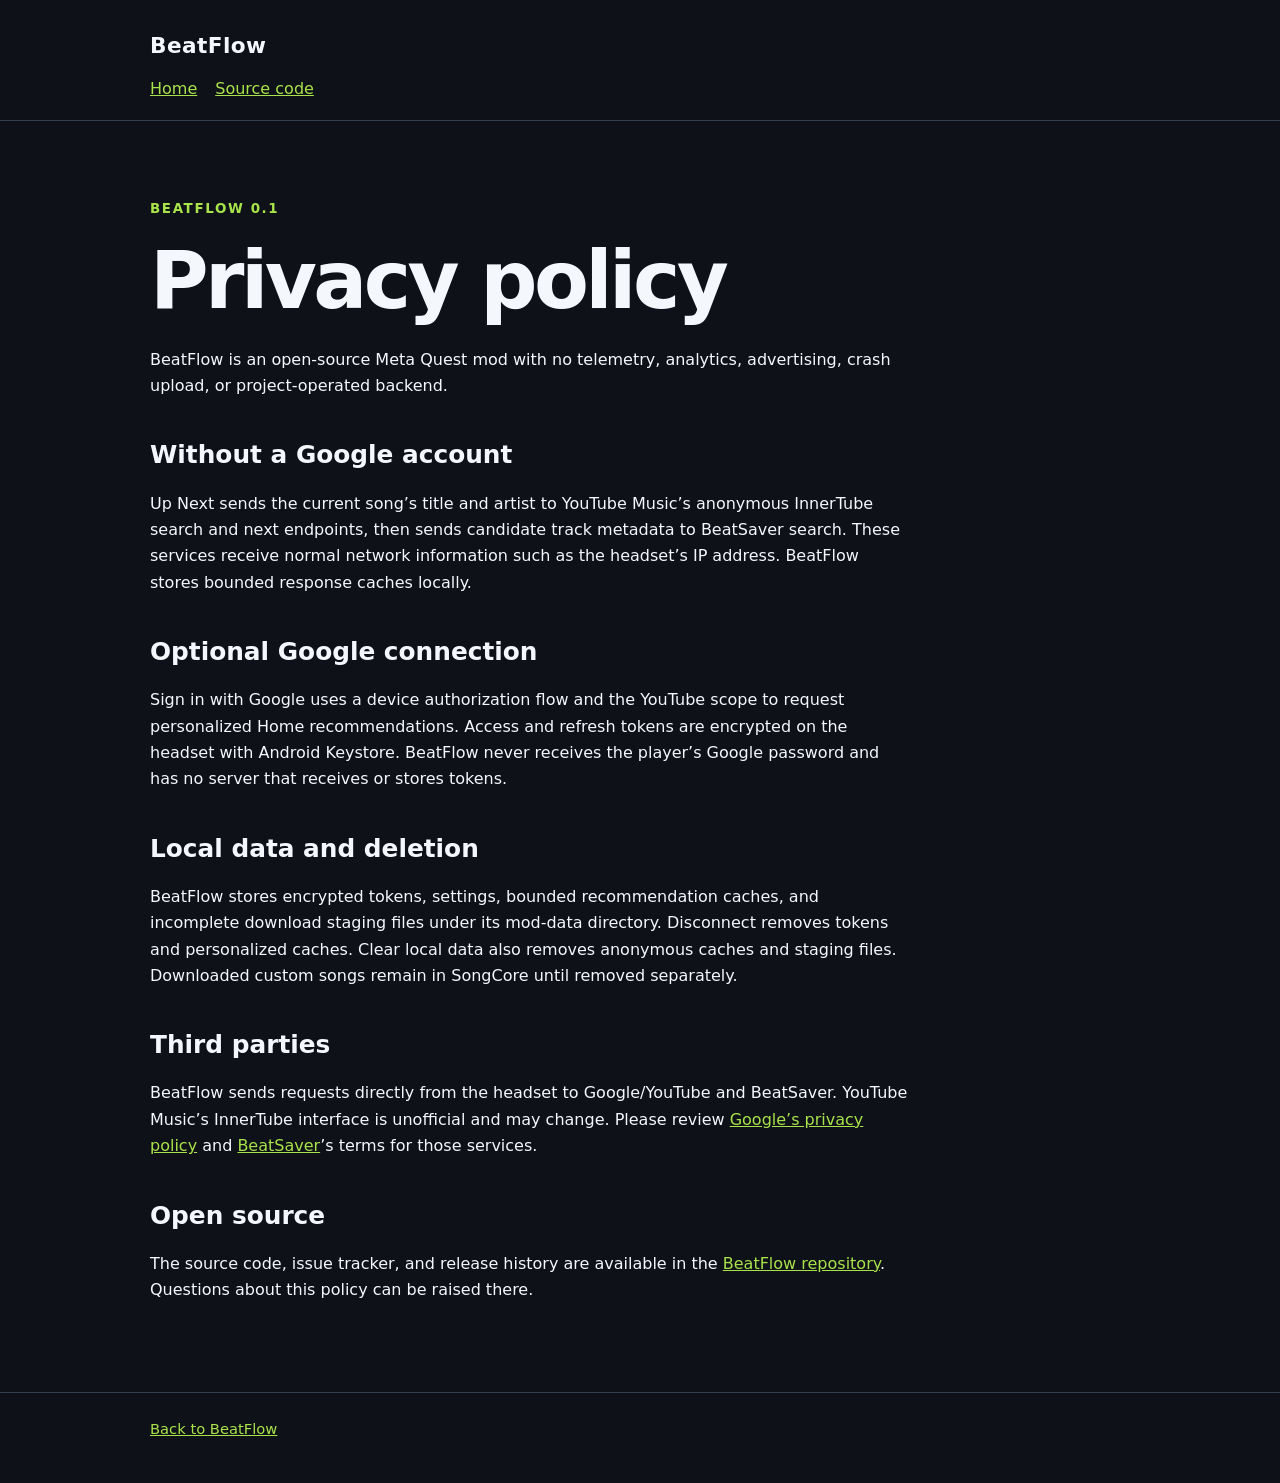
==== site/privacy.html @ 7a85a7d4 "Add public BeatFlow Pages site" ====
<!doctype html>
<html lang="en">
<head>
  <meta charset="utf-8">
  <meta name="viewport" content="width=device-width, initial-scale=1">
  <meta name="description" content="BeatFlow privacy policy.">
  <title>BeatFlow privacy policy</title>
  <link rel="stylesheet" href="styles.css">
</head>
<body>
  <header>
    <div class="shell">
      <a class="brand" href="./">BeatFlow</a>
      <nav aria-label="Primary navigation">
        <a href="index.html">Home</a>
        <a href="https://github.com/YiPrograms/BeatFlow">Source code</a>
      </nav>
    </div>
  </header>

  <main class="shell">
    <article>
      <p class="eyebrow">BeatFlow 0.1</p>
      <h1>Privacy policy</h1>
      <p>BeatFlow is an open-source Meta Quest mod with no telemetry, analytics, advertising, crash upload, or project-operated backend.</p>

      <h2>Without a Google account</h2>
      <p>Up Next sends the current song’s title and artist to YouTube Music’s anonymous InnerTube search and next endpoints, then sends candidate track metadata to BeatSaver search. These services receive normal network information such as the headset’s IP address. BeatFlow stores bounded response caches locally.</p>

      <h2>Optional Google connection</h2>
      <p>Sign in with Google uses a device authorization flow and the YouTube scope to request personalized Home recommendations. Access and refresh tokens are encrypted on the headset with Android Keystore. BeatFlow never receives the player’s Google password and has no server that receives or stores tokens.</p>

      <h2>Local data and deletion</h2>
      <p>BeatFlow stores encrypted tokens, settings, bounded recommendation caches, and incomplete download staging files under its mod-data directory. Disconnect removes tokens and personalized caches. Clear local data also removes anonymous caches and staging files. Downloaded custom songs remain in SongCore until removed separately.</p>

      <h2>Third parties</h2>
      <p>BeatFlow sends requests directly from the headset to Google/YouTube and BeatSaver. YouTube Music’s InnerTube interface is unofficial and may change. Please review <a href="https://policies.google.com/privacy">Google’s privacy policy</a> and <a href="https://beatsaver.com/">BeatSaver</a>’s terms for those services.</p>

      <h2>Open source</h2>
      <p>The source code, issue tracker, and release history are available in the <a href="https://github.com/YiPrograms/BeatFlow">BeatFlow repository</a>. Questions about this policy can be raised there.</p>
    </article>
  </main>

  <footer>
    <div class="shell"><a href="index.html">Back to BeatFlow</a></div>
  </footer>
</body>
</html>
---- site/styles.css ----
:root {
  color-scheme: dark;
  --bg: #0e1117;
  --surface: #171d27;
  --surface-strong: #202938;
  --text: #f4f7fb;
  --muted: #aeb8c7;
  --accent: #a9e34b;
  --accent-ink: #142000;
  --border: #344052;
}

* {
  box-sizing: border-box;
}

body {
  margin: 0;
  min-width: 320px;
  background: var(--bg);
  color: var(--text);
  font: 16px/1.65 system-ui, -apple-system, BlinkMacSystemFont, "Segoe UI", sans-serif;
}

a {
  color: var(--accent);
}

.shell {
  width: min(980px, calc(100% - 40px));
  margin: 0 auto;
}

header {
  padding: 28px 0 18px;
  border-bottom: 1px solid var(--border);
}

.brand {
  color: var(--text);
  font-size: 1.35rem;
  font-weight: 750;
  letter-spacing: .02em;
  text-decoration: none;
}

nav {
  display: flex;
  flex-wrap: wrap;
  gap: 18px;
  margin-top: 12px;
}

main {
  padding: 64px 0 72px;
}

.eyebrow {
  color: var(--accent);
  font-size: .84rem;
  font-weight: 700;
  letter-spacing: .12em;
  text-transform: uppercase;
}

h1,
h2 {
  line-height: 1.15;
}

h1 {
  max-width: 760px;
  margin: 14px 0 20px;
  font-size: clamp(2.4rem, 7vw, 5rem);
  letter-spacing: -.045em;
}

h2 {
  margin-top: 42px;
  font-size: 1.55rem;
}

.lede {
  max-width: 700px;
  color: var(--muted);
  font-size: 1.16rem;
}

.actions {
  display: flex;
  flex-wrap: wrap;
  gap: 12px;
  margin: 28px 0 44px;
}

.button {
  display: inline-block;
  padding: 11px 17px;
  border: 1px solid var(--accent);
  border-radius: 999px;
  background: var(--accent);
  color: var(--accent-ink);
  font-weight: 700;
  text-decoration: none;
}

.button.secondary {
  border-color: var(--border);
  background: transparent;
  color: var(--text);
}

.grid {
  display: grid;
  grid-template-columns: repeat(auto-fit, minmax(220px, 1fr));
  gap: 16px;
}

.card {
  padding: 22px;
  border: 1px solid var(--border);
  border-radius: 14px;
  background: var(--surface);
}

.card h3 {
  margin: 0 0 8px;
  font-size: 1.05rem;
}

.card p {
  margin: 0;
  color: var(--muted);
}

footer {
  padding: 24px 0 42px;
  border-top: 1px solid var(--border);
  color: var(--muted);
  font-size: .92rem;
}

article {
  max-width: 760px;
}

article li {
  margin: 6px 0;
}

@media (max-width: 560px) {
  .shell {
    width: min(100% - 28px, 980px);
  }

  main {
    padding-top: 42px;
  }
}
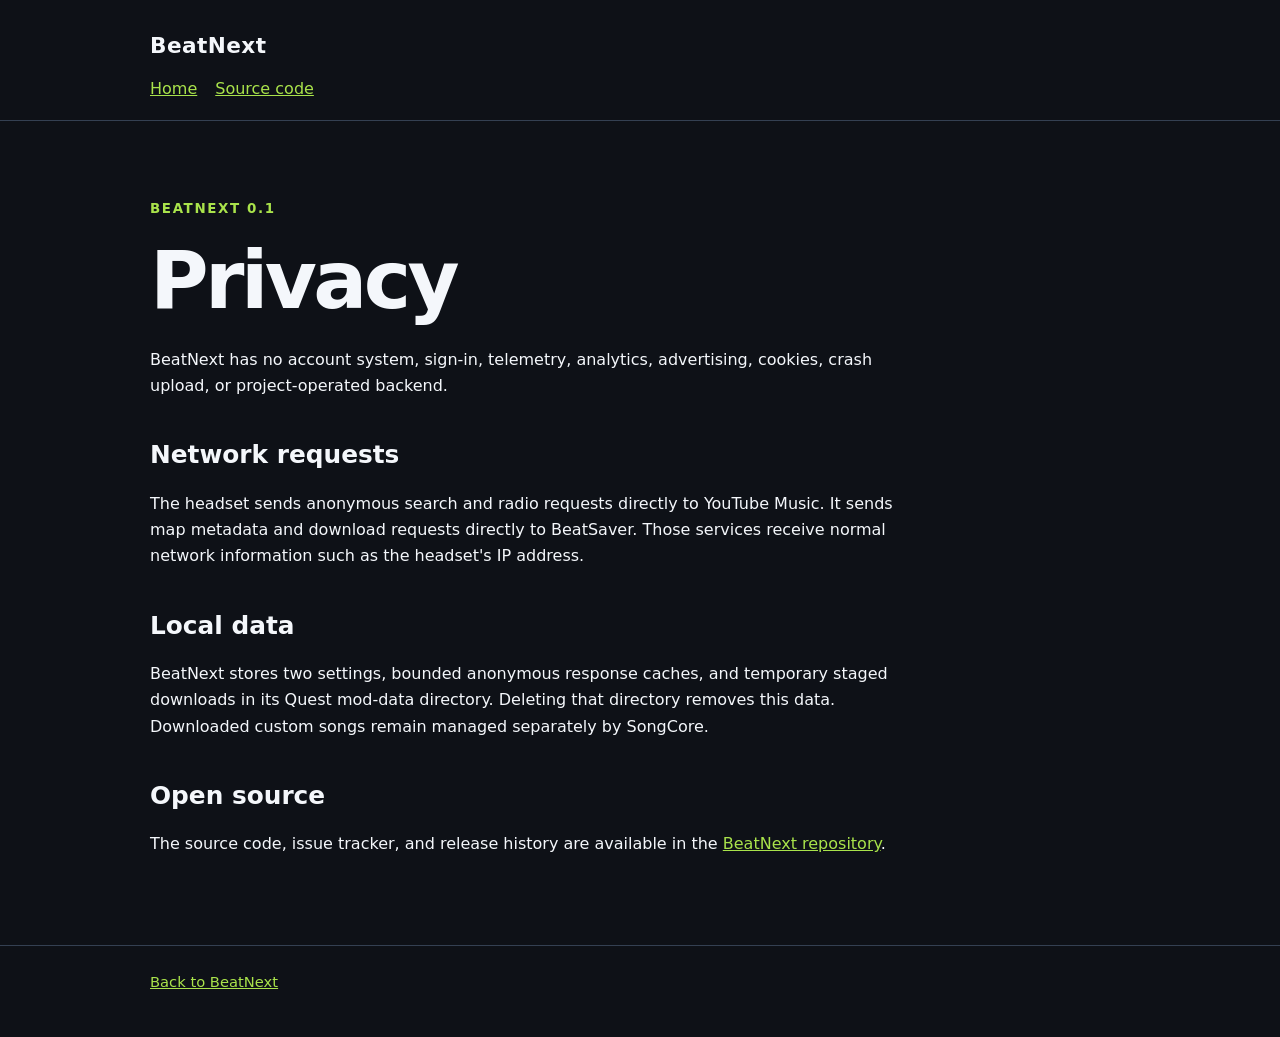
==== commit 835e2fab: "Rebuild BeatNext around anonymous Up Next" ====
--- a/site/privacy.html
+++ b/site/privacy.html
@@ -3,46 +3,40 @@
 <head>
   <meta charset="utf-8">
   <meta name="viewport" content="width=device-width, initial-scale=1">
-  <meta name="description" content="BeatFlow privacy policy.">
-  <title>BeatFlow privacy policy</title>
+  <meta name="description" content="BeatNext privacy policy.">
+  <title>BeatNext privacy</title>
   <link rel="stylesheet" href="styles.css">
 </head>
 <body>
   <header>
     <div class="shell">
-      <a class="brand" href="./">BeatFlow</a>
+      <a class="brand" href="./">BeatNext</a>
       <nav aria-label="Primary navigation">
         <a href="index.html">Home</a>
-        <a href="https://github.com/YiPrograms/BeatFlow">Source code</a>
+        <a href="https://github.com/YiPrograms/BeatNext">Source code</a>
       </nav>
     </div>
   </header>
 
   <main class="shell">
     <article>
-      <p class="eyebrow">BeatFlow 0.1</p>
-      <h1>Privacy policy</h1>
-      <p>BeatFlow is an open-source Meta Quest mod with no telemetry, analytics, advertising, crash upload, or project-operated backend.</p>
+      <p class="eyebrow">BeatNext 0.1</p>
+      <h1>Privacy</h1>
+      <p>BeatNext has no account system, sign-in, telemetry, analytics, advertising, cookies, crash upload, or project-operated backend.</p>
 
-      <h2>Without a Google account</h2>
-      <p>Up Next sends the current song’s title and artist to YouTube Music’s anonymous InnerTube search and next endpoints, then sends candidate track metadata to BeatSaver search. These services receive normal network information such as the headset’s IP address. BeatFlow stores bounded response caches locally.</p>
+      <h2>Network requests</h2>
+      <p>The headset sends anonymous search and radio requests directly to YouTube Music. It sends map metadata and download requests directly to BeatSaver. Those services receive normal network information such as the headset's IP address.</p>
 
-      <h2>Optional Google connection</h2>
-      <p>Sign in with Google uses a device authorization flow and the YouTube scope to request personalized Home recommendations. Access and refresh tokens are encrypted on the headset with Android Keystore. BeatFlow never receives the player’s Google password and has no server that receives or stores tokens.</p>
-
-      <h2>Local data and deletion</h2>
-      <p>BeatFlow stores encrypted tokens, settings, bounded recommendation caches, and incomplete download staging files under its mod-data directory. Disconnect removes tokens and personalized caches. Clear local data also removes anonymous caches and staging files. Downloaded custom songs remain in SongCore until removed separately.</p>
-
-      <h2>Third parties</h2>
-      <p>BeatFlow sends requests directly from the headset to Google/YouTube and BeatSaver. YouTube Music’s InnerTube interface is unofficial and may change. Please review <a href="https://policies.google.com/privacy">Google’s privacy policy</a> and <a href="https://beatsaver.com/">BeatSaver</a>’s terms for those services.</p>
+      <h2>Local data</h2>
+      <p>BeatNext stores two settings, bounded anonymous response caches, and temporary staged downloads in its Quest mod-data directory. Deleting that directory removes this data. Downloaded custom songs remain managed separately by SongCore.</p>
 
       <h2>Open source</h2>
-      <p>The source code, issue tracker, and release history are available in the <a href="https://github.com/YiPrograms/BeatFlow">BeatFlow repository</a>. Questions about this policy can be raised there.</p>
+      <p>The source code, issue tracker, and release history are available in the <a href="https://github.com/YiPrograms/BeatNext">BeatNext repository</a>.</p>
     </article>
   </main>
 
   <footer>
-    <div class="shell"><a href="index.html">Back to BeatFlow</a></div>
+    <div class="shell"><a href="index.html">Back to BeatNext</a></div>
   </footer>
 </body>
 </html>
